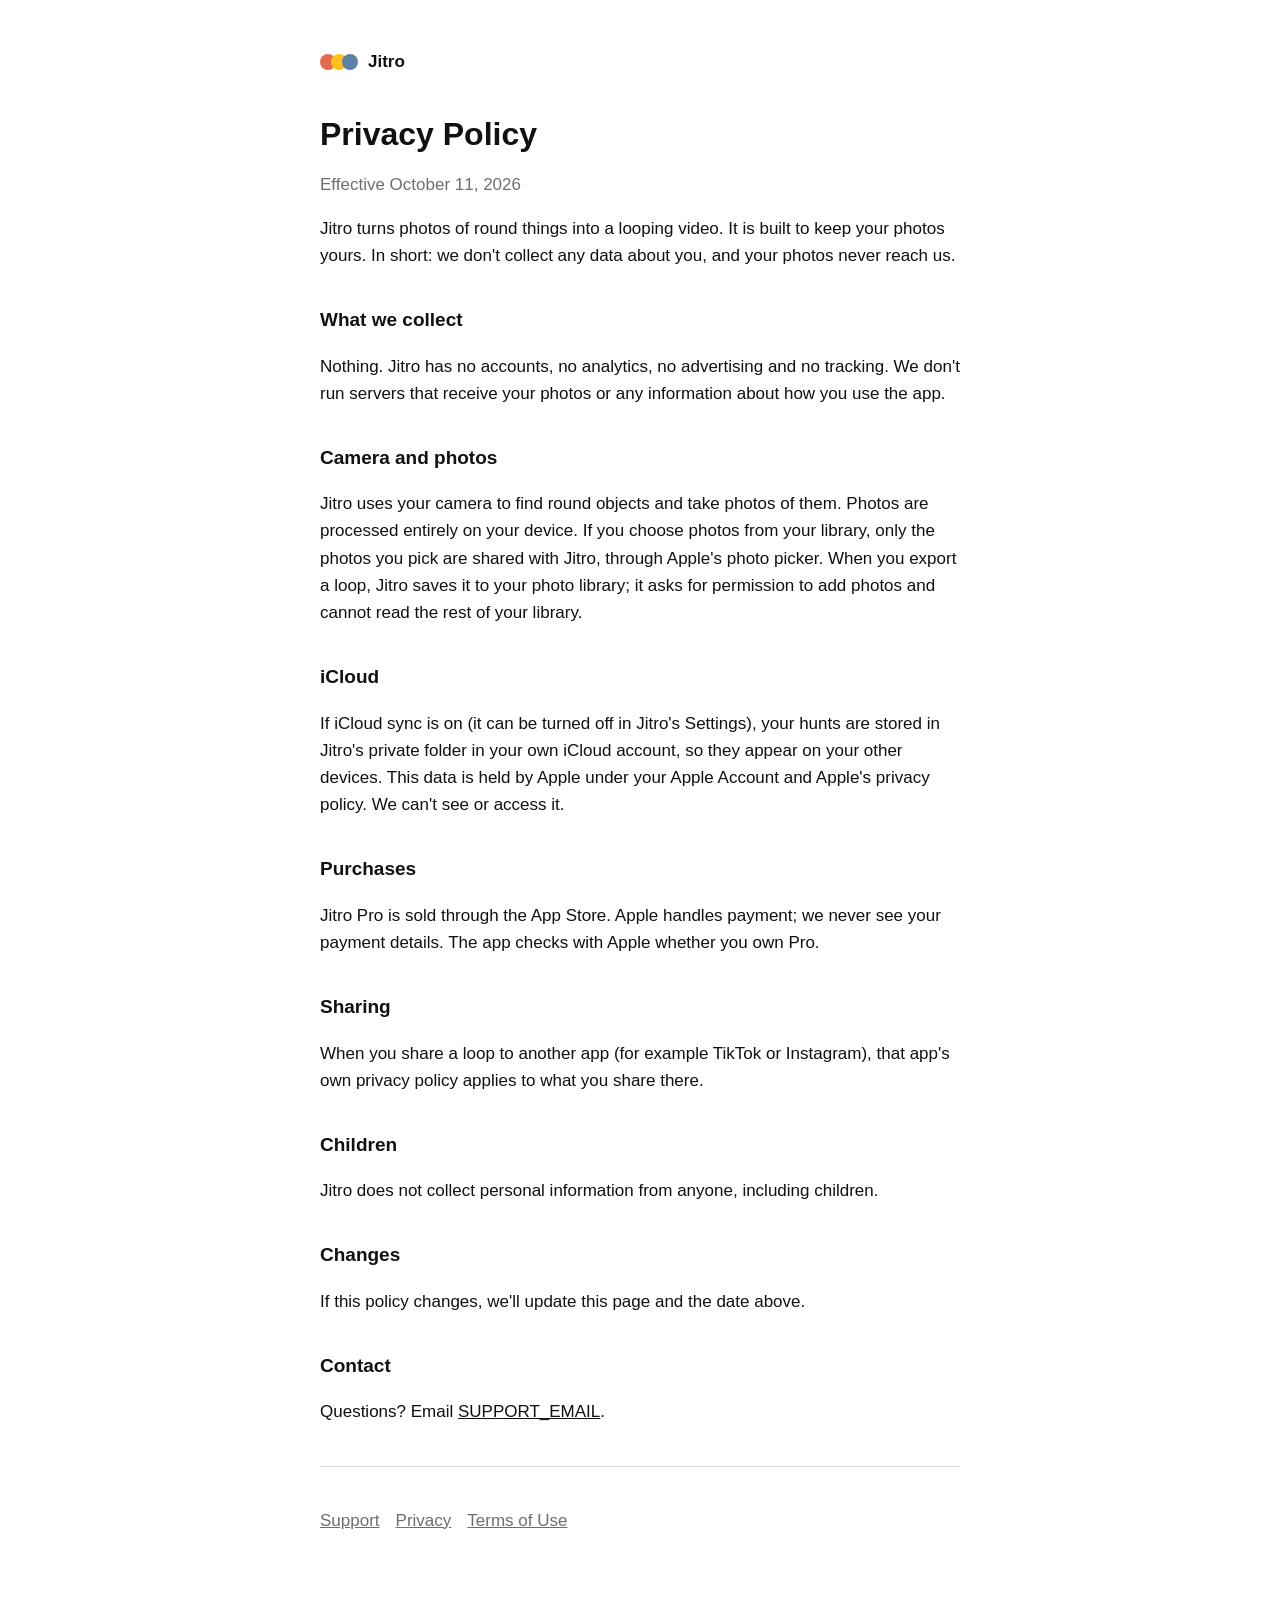
==== privacy.html @ a642d080 "Add files via upload" ====
<!doctype html>
<html lang="en">
<head>
<meta charset="utf-8">
<meta name="viewport" content="width=device-width, initial-scale=1">
<title>Jitro Privacy Policy</title>
<link rel="stylesheet" href="style.css">
</head>
<body>
<main>
<header><span class="logo"><i style="background:#E66A4E"></i><i style="background:#FFC21A"></i><i style="background:#5D7FA8"></i></span><strong>Jitro</strong></header>
<h1>Privacy Policy</h1>
<p class="muted">Effective October 11, 2026</p>

<p>Jitro turns photos of round things into a looping video. It is built to keep your photos yours. In short: we don't collect any data about you, and your photos never reach us.</p>

<h2>What we collect</h2>
<p>Nothing. Jitro has no accounts, no analytics, no advertising and no tracking. We don't run servers that receive your photos or any information about how you use the app.</p>

<h2>Camera and photos</h2>
<p>Jitro uses your camera to find round objects and take photos of them. Photos are processed entirely on your device. If you choose photos from your library, only the photos you pick are shared with Jitro, through Apple's photo picker. When you export a loop, Jitro saves it to your photo library; it asks for permission to add photos and cannot read the rest of your library.</p>

<h2>iCloud</h2>
<p>If iCloud sync is on (it can be turned off in Jitro's Settings), your hunts are stored in Jitro's private folder in your own iCloud account, so they appear on your other devices. This data is held by Apple under your Apple Account and Apple's privacy policy. We can't see or access it.</p>

<h2>Purchases</h2>
<p>Jitro Pro is sold through the App Store. Apple handles payment; we never see your payment details. The app checks with Apple whether you own Pro.</p>

<h2>Sharing</h2>
<p>When you share a loop to another app (for example TikTok or Instagram), that app's own privacy policy applies to what you share there.</p>

<h2>Children</h2>
<p>Jitro does not collect personal information from anyone, including children.</p>

<h2>Changes</h2>
<p>If this policy changes, we'll update this page and the date above.</p>

<h2>Contact</h2>
<p>Questions? Email <a href="mailto:SUPPORT_EMAIL">SUPPORT_EMAIL</a>.</p>

<hr>
<nav><a href="index.html">Support</a><a href="privacy.html">Privacy</a><a href="https://www.apple.com/legal/internet-services/itunes/dev/stdeula/">Terms of Use</a></nav>
</main>
</body>
</html>
---- style.css ----
:root { --bg: #ffffff; --text: #111111; --muted: #6e6e6e; --line: #dedede; }
@media (prefers-color-scheme: dark) { :root { --bg: #0a0a0a; --text: #ededed; --muted: #8a8a8a; --line: #2a2a2a; } }
* { box-sizing: border-box; }
body { margin: 0; background: var(--bg); color: var(--text);
       font: 17px/1.6 -apple-system, BlinkMacSystemFont, "SF Pro Text", "Helvetica Neue", sans-serif; }
main { max-width: 680px; margin: 0 auto; padding: 48px 20px 80px; }
header { display: flex; align-items: center; gap: 10px; margin-bottom: 40px; }
.logo { display: inline-flex; } .logo i { width: 16px; height: 16px; border-radius: 50%; display: inline-block; }
.logo i + i { margin-left: -5px; }
h1 { font-size: 32px; line-height: 1.2; margin: 0 0 8px; font-weight: 600; }
h2 { font-size: 19px; margin: 36px 0 8px; font-weight: 600; }
p, li { color: var(--text); } .muted { color: var(--muted); }
a { color: var(--text); }
hr { border: 0; border-top: 0.5px solid var(--line); margin: 40px 0; }
nav a { margin-right: 16px; color: var(--muted); }
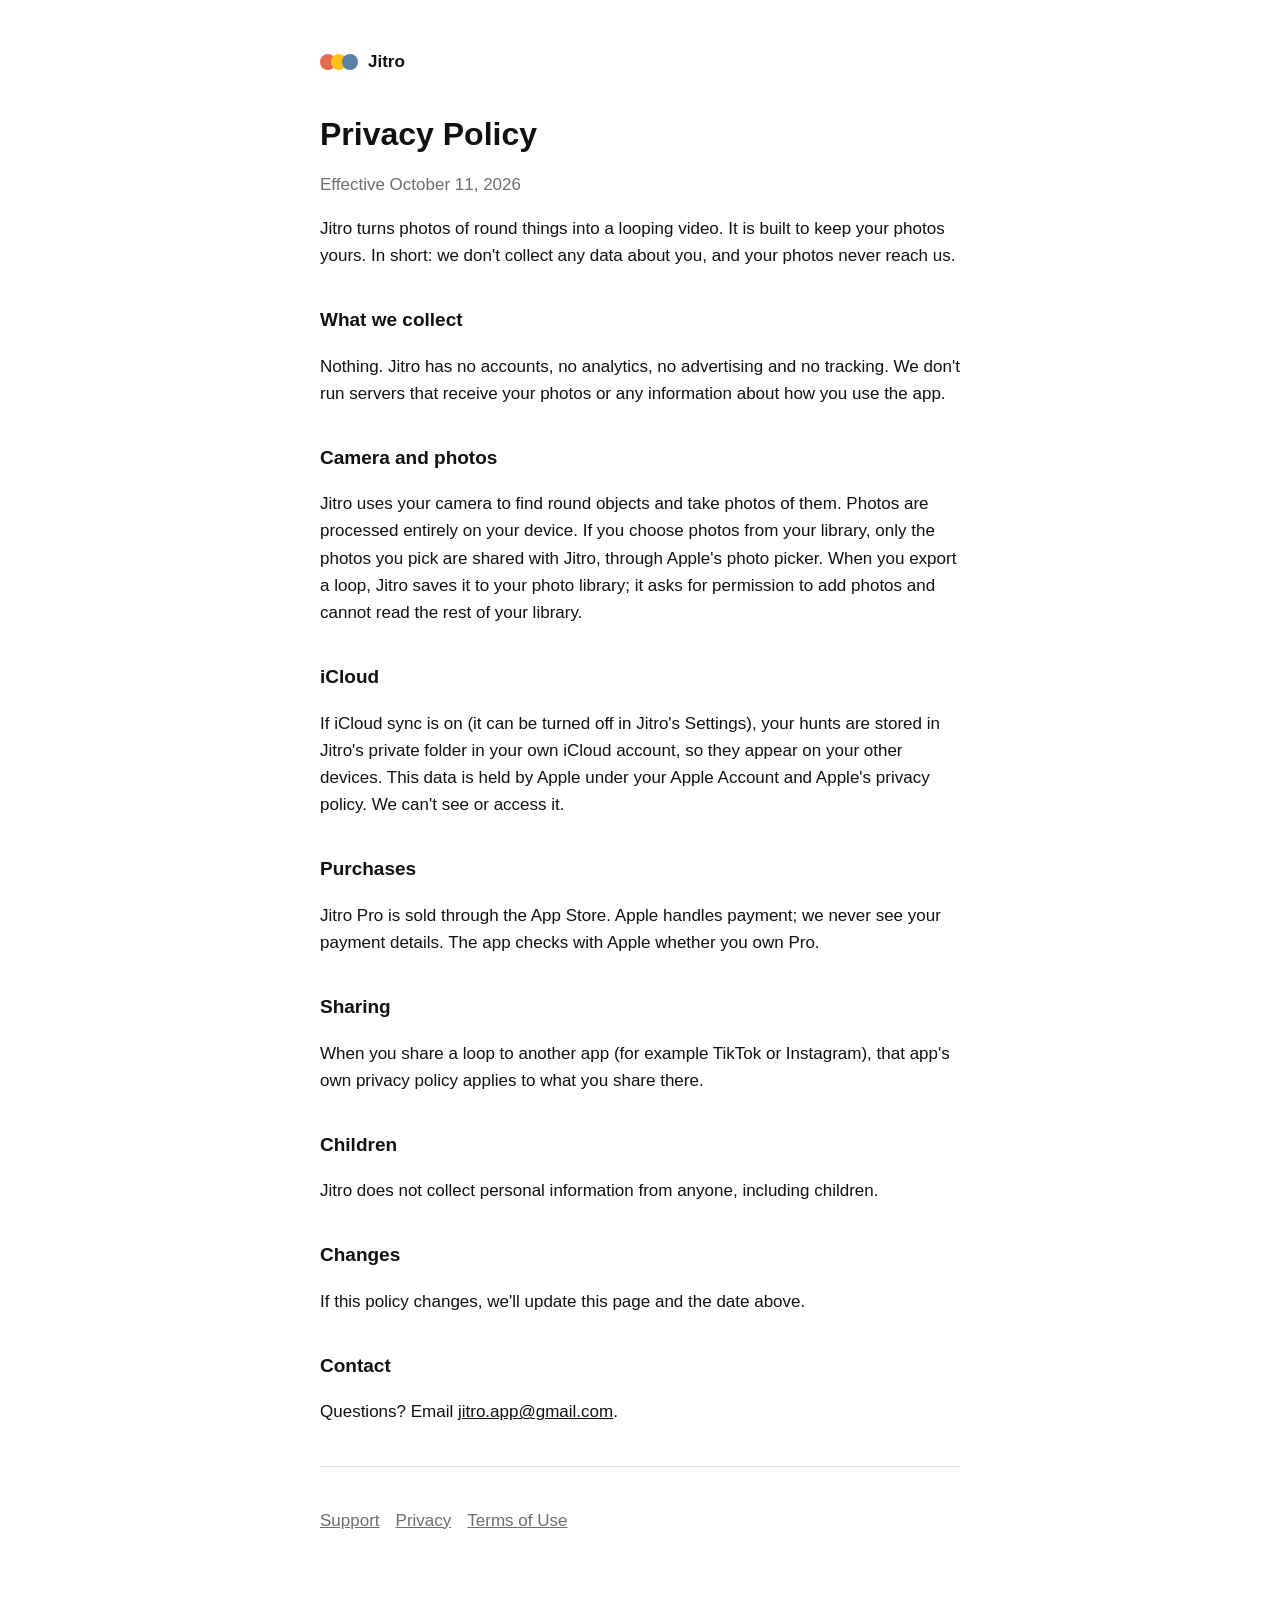
==== commit 577575e4: "Add files via upload" ====
--- a/privacy.html
+++ b/privacy.html
@@ -36,7 +36,7 @@
 <p>If this policy changes, we'll update this page and the date above.</p>
 
 <h2>Contact</h2>
-<p>Questions? Email <a href="mailto:SUPPORT_EMAIL">SUPPORT_EMAIL</a>.</p>
+<p>Questions? Email <a href="mailto:jitro.app@gmail.com">jitro.app@gmail.com</a>.</p>
 
 <hr>
 <nav><a href="index.html">Support</a><a href="privacy.html">Privacy</a><a href="https://www.apple.com/legal/internet-services/itunes/dev/stdeula/">Terms of Use</a></nav>
